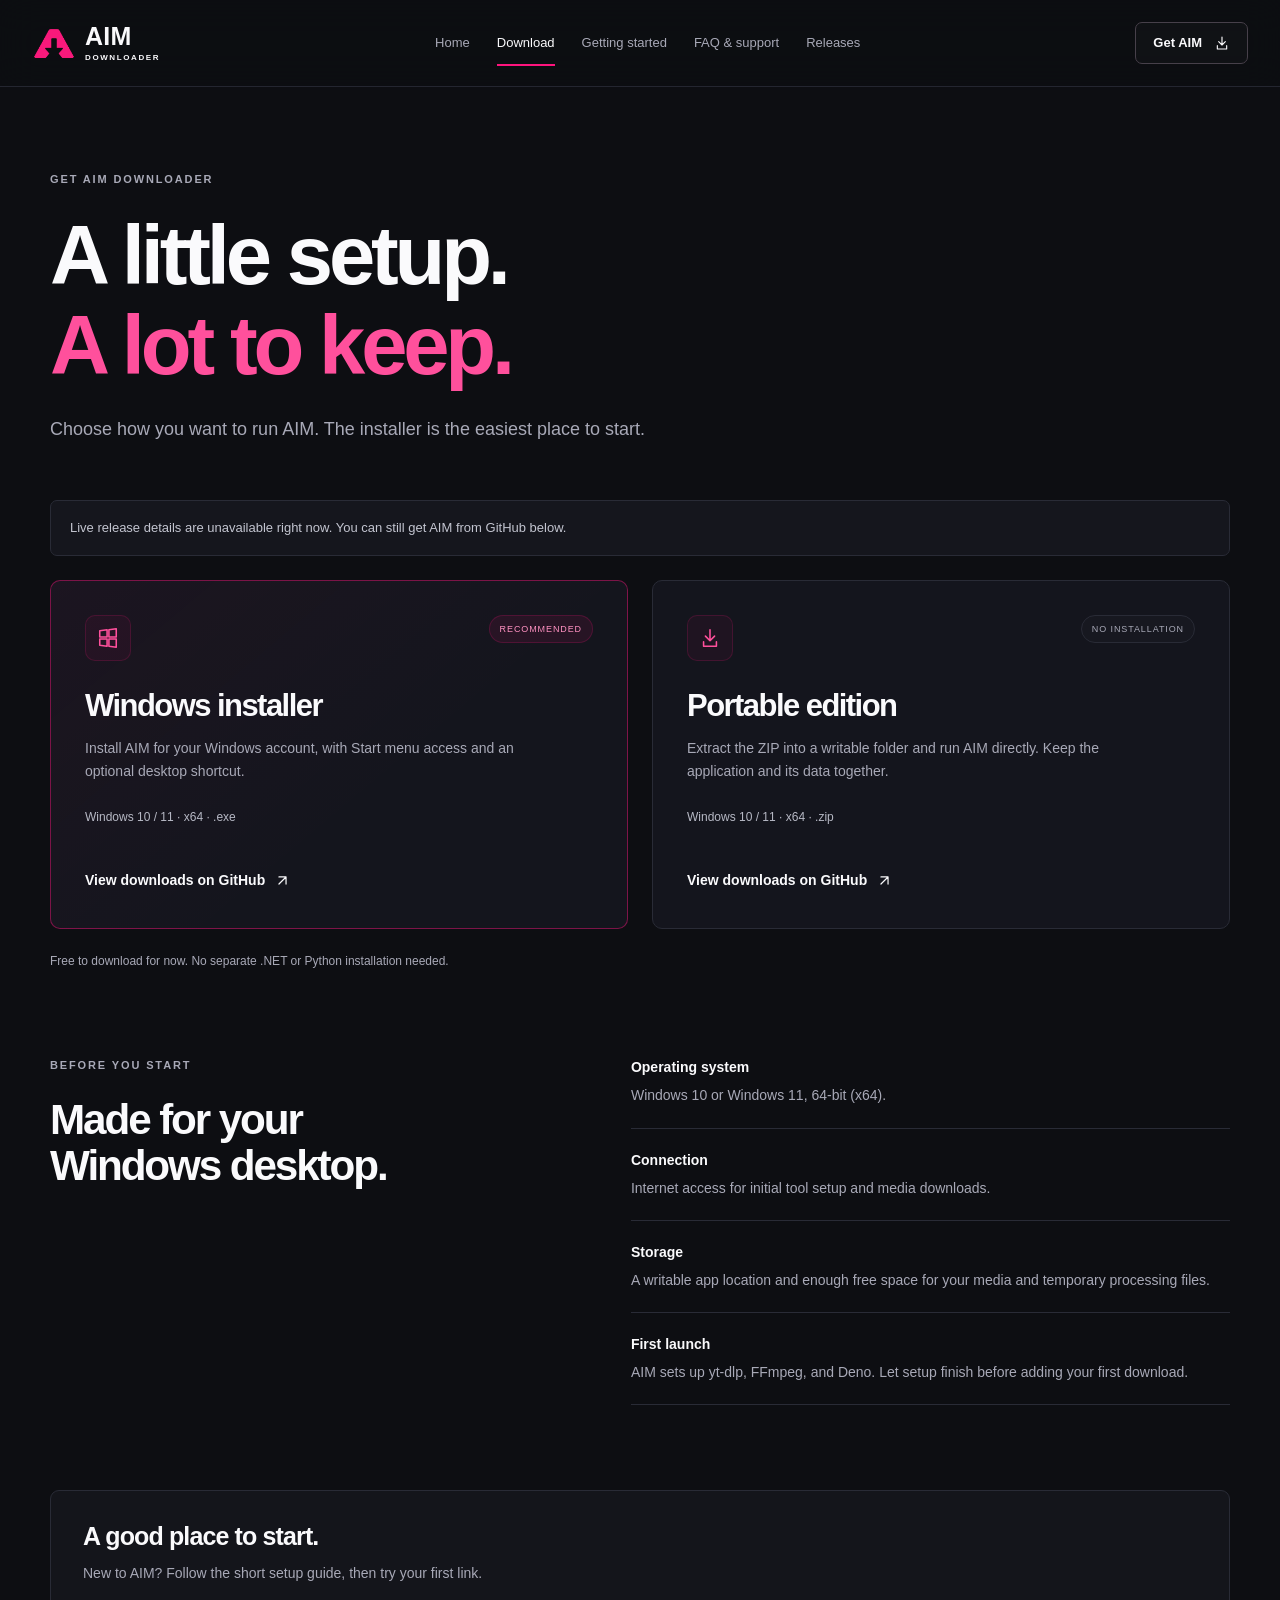
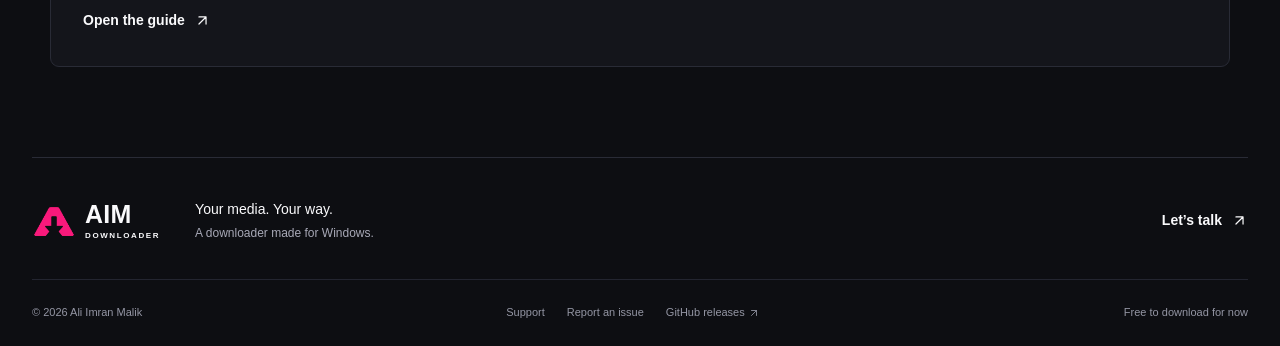
==== download/index.html @ 9df4cce0 "feat: add AIM Downloader product website  Add five responsive pages with approved branding and app s" ====
<!doctype html>
<html lang="en"><head><meta charset="utf-8"><meta name="viewport" content="width=device-width, initial-scale=1"><title>Download for Windows · AIM Downloader</title><meta name="description" content="Get the AIM Downloader Windows installer or portable ZIP, with the latest release details and checksums."><meta name="theme-color" content="#0D0E12"><link rel="canonical" href="https://aimdownloader.pages.dev/download/"><meta property="og:title" content="Download for Windows · AIM Downloader"><meta property="og:description" content="Get the AIM Downloader Windows installer or portable ZIP, with the latest release details and checksums."><meta property="og:type" content="website"><meta property="og:url" content="https://aimdownloader.pages.dev/download/"><meta name="twitter:card" content="summary"><link rel="icon" type="image/png" href="/assets/brand-icon.png"><link rel="stylesheet" href="/assets/styles.css"><script type="module" src="/assets/app.js"></script></head>
<body><a class="skip-link" href="#main">Skip to content</a><div class="site-header"><div class="nav-wrap"><a class="brand" href="/" aria-label="AIM Downloader home"><img src="/assets/brand-icon.png" width="44" height="44" alt=""><span>AIM<span class="brand-small">DOWNLOADER</span></span></a><button class="menu-toggle" aria-expanded="false" aria-controls="navigation" hidden>Menu <span aria-hidden="true">☰</span></button><nav id="navigation" aria-label="Main navigation"><a href="/" >Home</a><a href="/download/" aria-current=page>Download</a><a href="/getting-started/" >Getting started</a><a href="/support/" >FAQ & support</a><a href="/releases/" >Releases</a></nav><a class="nav-download" href="/download/">Get AIM <svg viewBox="0 0 24 24" aria-hidden="true" fill="none" stroke="currentColor" stroke-width="1.7" stroke-linecap="round" stroke-linejoin="round"><path d="M12 3v12m-5-5 5 5 5-5M5 16v5h14v-5"/></svg></a></div></div>
<main id="main" tabindex="-1"><header class="page-heading"><p class="eyebrow">GET AIM DOWNLOADER</p><h1>A little setup.<br><span class="pink">A lot to keep.</span></h1><p class="lead">Choose how you want to run AIM. The installer is the easiest place to start.</p></header><section class="wrap"><div class="release-status" role="status" data-release-status>Get the latest stable version from GitHub Releases.</div><div class="download-grid"><article class="download-card recommended"><div class="card-top"><span class="feature-icon"><svg viewBox="0 0 24 24" aria-hidden="true" fill="none" stroke="currentColor" stroke-width="1.7" stroke-linecap="round" stroke-linejoin="round"><path d="M3 4l8-1v8H3Zm10-1 8-1v9h-8ZM3 13h8v8l-8-1Zm10 0h8v9l-8-1Z"/></svg></span><span class="pill">RECOMMENDED</span></div><h2>Windows installer</h2><p>Install AIM for your Windows account, with Start menu access and an optional desktop shortcut.</p><div class="asset-info" data-asset-info="installer">Windows 10 / 11 · x64 · .exe</div><a class="button primary" data-asset="installer" hidden><svg viewBox="0 0 24 24" aria-hidden="true" fill="none" stroke="currentColor" stroke-width="1.7" stroke-linecap="round" stroke-linejoin="round"><path d="M12 3v12m-5-5 5 5 5-5M5 16v5h14v-5"/></svg><span>Download installer</span></a><p class="asset-missing" data-missing="installer" hidden>Installer not included in this release.</p><div class="fallback"><a class="text-link" href="https://github.com/malikali4129/AIM-DOWNLOADER-RELEASE/releases/latest">View downloads on GitHub <svg viewBox="0 0 24 24" aria-hidden="true" fill="none" stroke="currentColor" stroke-width="1.7" stroke-linecap="round" stroke-linejoin="round"><path d="M7 17 17 7M7 7h10v10"/></svg></a></div></article><article class="download-card"><div class="card-top"><span class="feature-icon"><svg viewBox="0 0 24 24" aria-hidden="true" fill="none" stroke="currentColor" stroke-width="1.7" stroke-linecap="round" stroke-linejoin="round"><path d="M12 3v12m-5-5 5 5 5-5M5 16v5h14v-5"/></svg></span><span class="pill muted">NO INSTALLATION</span></div><h2>Portable edition</h2><p>Extract the ZIP into a writable folder and run AIM directly. Keep the application and its data together.</p><div class="asset-info" data-asset-info="portable">Windows 10 / 11 · x64 · .zip</div><a class="button secondary" data-asset="portable" hidden><svg viewBox="0 0 24 24" aria-hidden="true" fill="none" stroke="currentColor" stroke-width="1.7" stroke-linecap="round" stroke-linejoin="round"><path d="M12 3v12m-5-5 5 5 5-5M5 16v5h14v-5"/></svg><span>Download portable ZIP</span></a><p class="asset-missing" data-missing="portable" hidden>Portable ZIP not included in this release.</p><div class="fallback"><a class="text-link" href="https://github.com/malikali4129/AIM-DOWNLOADER-RELEASE/releases/latest">View downloads on GitHub <svg viewBox="0 0 24 24" aria-hidden="true" fill="none" stroke="currentColor" stroke-width="1.7" stroke-linecap="round" stroke-linejoin="round"><path d="M7 17 17 7M7 7h10v10"/></svg></a></div></article></div><div class="download-meta"><p>Free to download for now. No separate .NET or Python installation needed.</p><a data-asset="checksums" class="text-link" hidden>SHA-256 checksums <svg viewBox="0 0 24 24" aria-hidden="true" fill="none" stroke="currentColor" stroke-width="1.7" stroke-linecap="round" stroke-linejoin="round"><path d="M7 17 17 7M7 7h10v10"/></svg></a></div><noscript><p class="notice">Live version details need JavaScript. Use the GitHub links above to choose your download.</p></noscript></section><section class="wrap split-section"><div><p class="eyebrow">BEFORE YOU START</p><h2>Made for your<br>Windows desktop.</h2></div><dl class="requirements"><div><dt>Operating system</dt><dd>Windows 10 or Windows 11, 64-bit (x64).</dd></div><div><dt>Connection</dt><dd>Internet access for initial tool setup and media downloads.</dd></div><div><dt>Storage</dt><dd>A writable app location and enough free space for your media and temporary processing files.</dd></div><div><dt>First launch</dt><dd>AIM sets up yt-dlp, FFmpeg, and Deno. Let setup finish before adding your first download.</dd></div></dl></section><section class="wrap note-panel"><h3>A good place to start.</h3><p>New to AIM? Follow the short setup guide, then try your first link.</p><a class="text-link" href="/getting-started/">Open the guide <svg viewBox="0 0 24 24" aria-hidden="true" fill="none" stroke="currentColor" stroke-width="1.7" stroke-linecap="round" stroke-linejoin="round"><path d="M7 17 17 7M7 7h10v10"/></svg></a></section></main>
<footer><div class="footer-top"><a class="brand" href="/" aria-label="AIM Downloader home"><img src="/assets/brand-icon.png" width="44" height="44" alt=""><span>AIM<span class="brand-small">DOWNLOADER</span></span></a><p>Your media. Your way.<br><span>A downloader made for Windows.</span></p><a href="mailto:business.aliimranmalik@gmail.com" class="text-link">Let’s talk <svg viewBox="0 0 24 24" aria-hidden="true" fill="none" stroke="currentColor" stroke-width="1.7" stroke-linecap="round" stroke-linejoin="round"><path d="M7 17 17 7M7 7h10v10"/></svg></a></div><div class="footer-bottom"><span>© 2026 Ali Imran Malik</span><div><a href="/support/">Support</a><a href="https://github.com/malikali4129/AIM-DOWNLOADER-RELEASE/issues">Report an issue</a><a href="https://github.com/malikali4129/AIM-DOWNLOADER-RELEASE/releases">GitHub releases <svg viewBox="0 0 24 24" aria-hidden="true" fill="none" stroke="currentColor" stroke-width="1.7" stroke-linecap="round" stroke-linejoin="round"><path d="M7 17 17 7M7 7h10v10"/></svg></a></div><span class="availability">Free to download for now</span></div></footer></body></html>
---- assets/styles.css ----
@layer reset, base, components, responsive;
@layer reset{*,*::before,*::after{box-sizing:border-box}body,h1,h2,h3,p,ul,ol,dl,dd{margin:0}img{max-width:100%;display:block}button,a{-webkit-tap-highlight-color:transparent}button{font:inherit}[hidden]{display:none!important}svg{width:22px;height:22px;flex-shrink:0}a{color:inherit}button{cursor:pointer}}
@layer base{
:root{color-scheme:dark;--bg:#0d0e12;--panel:#14151d;--line:#292b36;--ink:#fafafc;--muted:#a8a9b7;--pink:#ff147d;--pink-text:#ff509c;--max:1180px}
html{scroll-behavior:smooth;scroll-padding-top:110px}body{background:var(--bg);color:var(--ink);font-family:Inter,"Segoe UI",Arial,sans-serif;font-size:16px;line-height:1.65;-webkit-font-smoothing:antialiased}a{text-decoration:none}a,button{touch-action:manipulation}a:focus-visible,button:focus-visible,summary:focus-visible{outline:3px solid #ff8abb;outline-offset:5px;border-radius:4px}p{color:var(--muted)}h1,h2,h3{line-height:1.08;letter-spacing:-.05em;font-weight:720}h1{font-size:clamp(46px,6.5vw,88px)}h2{font-size:clamp(31px,3.3vw,44px)}h3{font-size:25px;letter-spacing:-.035em}::selection{background:var(--pink);color:#fff}.wrap{max-width:var(--max);width:calc(100% - 80px);margin-inline:auto}.pink{color:var(--pink-text)}.lead{font-size:20px;line-height:1.65;max-width:650px}.eyebrow{font-size:11px;letter-spacing:.17em;font-weight:700;line-height:1.7;color:var(--muted);margin-bottom:22px}.micro{font-size:12px;line-height:1.8}.micro>span{padding:0 8px;color:#626472}.text-link{display:inline-flex;gap:9px;align-items:center;font-size:14px;font-weight:600}.text-link svg{width:17px;height:17px}.text-link:hover{color:var(--pink-text)}.status-dot{display:inline-block;width:6px;height:6px;background:var(--pink);box-shadow:0 0 12px #ff147d55;border-radius:50%;margin-right:10px;vertical-align:middle}.skip-link{position:fixed;left:20px;top:-100px;background:var(--ink);color:var(--bg);padding:10px 20px;z-index:100}.skip-link:focus{top:10px}main:focus{outline:none}section[id]{scroll-margin-top:110px}
}
@layer components{
.site-header{position:sticky;top:0;z-index:20;background:#0d0e12ed;border-bottom:1px solid #242630;backdrop-filter:blur(18px)}.nav-wrap{max-width:1320px;width:calc(100% - 64px);margin:auto;min-height:86px;display:flex;align-items:center;gap:35px}.brand{display:inline-flex;align-items:center;gap:9px;flex-shrink:0}.brand img{object-fit:contain;width:44px;height:44px}.brand>span{font-size:25px;letter-spacing:.01em;font-weight:850;line-height:1}.brand-small{display:block;font-size:8px;letter-spacing:.2em;font-weight:700;margin-top:5px}nav{display:flex;align-items:center;justify-content:center;gap:27px;margin:auto}nav a{font-size:13px;color:var(--muted);white-space:nowrap;position:relative;padding:30px 0}nav a:hover,nav a[aria-current]{color:var(--ink)}nav a[aria-current]::after{content:"";position:absolute;bottom:18px;height:2px;background:var(--pink);left:0;right:0}.nav-download{display:flex;gap:12px;align-items:center;font-size:13px;font-weight:650;border:1px solid #47404a;padding:9px 17px;border-radius:7px;background:#ffffff04}.nav-download:hover{border-color:var(--pink)}.nav-download svg{width:16px;height:16px}.menu-toggle{border:1px solid var(--line);border-radius:6px;background:var(--panel);padding:8px 14px;color:var(--ink)}
.hero{position:relative;display:grid;grid-template-columns:1.25fr 1fr;align-items:center;min-height:610px;gap:40px;padding-block:76px 65px}.hero h1{font-size:clamp(70px,8vw,110px);line-height:.97;letter-spacing:-.065em;margin-bottom:28px}.hero .lead{font-size:19px;max-width:510px}.hero .eyebrow{font-size:10px}.actions{display:flex;align-items:center;gap:14px;flex-wrap:wrap;margin-top:30px;margin-bottom:16px}.button{display:inline-flex;align-items:center;justify-content:center;gap:10px;padding:15px 21px;border-radius:7px;font-size:14px;font-weight:700;border:1px solid transparent;min-height:52px;transition:transform .2s,background .2s}.button svg{width:18px;height:18px}.button:hover{transform:translateY(-2px)}.button.primary{background:var(--pink);color:#10040b;box-shadow:0 6px 26px #ff147d18}.button.primary:hover{background:#ff4498}.button.secondary{background:#171820;border-color:#363743;color:var(--ink)}.button.secondary:hover{background:#22232e;border-color:#636475}.hero-mark{position:relative;isolation:isolate;display:flex;align-items:center;justify-content:center;aspect-ratio:1}.hero-mark::before{content:"";position:absolute;inset:-20%;background:radial-gradient(ellipse,#ff147d12,transparent 68%);z-index:-2}.hero-mark img{height:auto;width:92%;filter:drop-shadow(0 15px 50px #ff147d16)}.orbit{position:absolute;border:1px solid #ff147d1b;border-radius:50%;z-index:-1}.orbit-one{inset:0;transform:rotate(-30deg) scaleY(.78)}.orbit-two{inset:-7%;transform:rotate(25deg) scaleY(.79);border-color:#ff147d0e}.mark-caption{position:absolute;bottom:4%;font-size:9px;letter-spacing:.24em;color:#9091a0}.section-top{display:flex;align-items:end;justify-content:space-between;gap:30px;margin-bottom:35px}.section-top .eyebrow{margin-bottom:13px}.section-top>p{font-size:14px;line-height:1.7}.product-section{padding:34px 0 95px}.product-section .section-top h2{font-size:32px}.app-shot{display:block;padding:9px;border:1px solid #41414f;background:#171822;border-radius:13px;box-shadow:0 30px 95px #0005}.app-shot img{width:100%;height:auto;border-radius:6px}.screenshot-caption{display:flex;justify-content:space-between;align-items:center;padding-top:20px;font-size:10px;letter-spacing:.09em;color:#9193a3}.screenshot-caption a{display:inline-flex;align-items:center;gap:9px;letter-spacing:0;font-size:12px}.screenshot-caption svg{width:15px;height:15px}.features{padding-block:45px 80px;border-top:1px solid var(--line)}.feature-grid{display:grid;grid-template-columns:repeat(3,1fr);border:1px solid var(--line);border-radius:10px;overflow:hidden;margin-top:35px;background:linear-gradient(120deg,#191a22,#101116)}.feature-grid article{padding:35px 30px}.feature-grid article+article{border-left:1px solid var(--line)}.feature-icon{display:inline-flex;align-items:center;justify-content:center;background:#ff147d0d;border:1px solid #ff147d29;color:var(--pink-text);width:46px;height:46px;border-radius:10px;margin-bottom:28px}.feature-no{display:block;color:#90929f;font-size:10px;letter-spacing:.12em;margin-bottom:14px}.feature-grid h3{margin-bottom:17px}.feature-grid p{font-size:14px;line-height:1.8}.feature-strip{display:flex;justify-content:space-between;gap:18px;padding-top:26px;flex-wrap:wrap}.feature-strip>span{display:flex;gap:9px;align-items:center;font-size:12px;color:#bcbeca}.feature-strip svg{width:15px;height:15px;color:var(--pink-text)}.how{display:grid;grid-template-columns:1fr 1fr;gap:80px;padding-block:70px 95px;border-top:1px solid var(--line)}.how h2{margin-bottom:26px}.steps{list-style:none;padding:0}.steps li{display:flex;gap:25px;padding:0 0 30px}.steps li+li{padding-top:30px;border-top:1px solid var(--line)}.steps li:last-child{padding-bottom:0}.steps li>span{font-size:12px;color:var(--pink-text);padding-top:5px}.steps h3{font-size:22px;margin-bottom:12px}.steps p{font-size:14px}.cta{padding:55px 60px;background:radial-gradient(ellipse at 90% 90%,#ff147d1d,transparent 70%),#15151d;border:1px solid #44303d;border-radius:12px;display:flex;align-items:center;justify-content:space-between;gap:30px;margin-bottom:95px}.cta .eyebrow{margin-bottom:18px}.cta p:not(.eyebrow){margin-top:20px;font-size:14px}.cta .button{flex-shrink:0}footer{max-width:1320px;width:calc(100% - 64px);margin-inline:auto;border-top:1px solid var(--line);padding:40px 0 25px}.footer-top{display:flex;justify-content:space-between;align-items:center;gap:35px;padding-bottom:35px}.footer-top p{font-size:14px;color:var(--ink);margin-right:auto}.footer-top p span{font-size:12px;color:var(--muted)}.footer-bottom{border-top:1px solid #232530;padding-top:23px;display:flex;justify-content:space-between;gap:20px;font-size:11px;color:#9496a4}.footer-bottom>div{display:flex;gap:22px}.footer-bottom svg{width:12px;height:12px;vertical-align:middle}.footer-bottom a:hover{color:var(--ink)}
.page-heading{max-width:var(--max);width:calc(100% - 80px);margin:0 auto;padding:83px 0 55px}.page-heading .lead{margin-top:25px;max-width:700px;font-size:18px}.release-status{display:flex;align-items:center;gap:10px;padding:16px 19px;border:1px solid var(--line);background:#15161d;border-radius:7px;font-size:13px;color:#c3c5d0;margin-bottom:24px}.download-grid{display:grid;grid-template-columns:1fr 1fr;gap:24px}.download-card{border:1px solid var(--line);border-radius:10px;background:var(--panel);padding:34px;display:flex;flex-direction:column;align-items:flex-start}.download-card.recommended{border-color:#ff147d70;background:linear-gradient(140deg,#ff147d09,transparent 60%),var(--panel)}.card-top{display:flex;align-items:start;justify-content:space-between;width:100%}.pill{font-size:9px;letter-spacing:.1em;color:#ff92c2;background:#ff147d15;padding:6px 10px;border:1px solid #ff147d30;border-radius:30px}.pill.muted{color:var(--muted);border-color:var(--line);background:#ffffff03}.download-card h2{font-size:31px;margin-bottom:15px}.download-card>p{font-size:14px;max-width:440px}.asset-info{font-size:12px;color:#b7b9c5;min-height:65px;padding:25px 0 18px;overflow-wrap:anywhere}.download-card .button{width:100%;margin-top:auto}.fallback{margin-top:19px}.asset-missing{margin-block:10px}.download-meta{display:flex;justify-content:space-between;gap:20px;margin-top:23px;font-size:12px}.split-section{display:grid;grid-template-columns:1fr 1.15fr;gap:60px;margin-block:85px}.requirements>div{padding:20px 0;border-bottom:1px solid var(--line)}.requirements>div:first-child{padding-top:0}.requirements dt{font-size:14px;font-weight:650;margin-bottom:5px}.requirements dd{color:var(--muted);font-size:14px}.note-panel{padding:32px;border:1px solid var(--line);border-radius:9px;background:#14151b;margin-bottom:90px}.note-panel p{margin-block:12px;font-size:14px;max-width:740px}.note-panel .text-link{margin-top:12px}.guide-layout{display:grid;grid-template-columns:250px 1fr;gap:70px;padding-bottom:85px}.guide-index{position:sticky;top:120px;align-self:start;border-left:1px solid var(--line);padding-left:23px}.guide-index .eyebrow{margin-bottom:15px}.guide-index a{display:block;font-size:13px;color:var(--muted);padding-block:8px}.guide-index a:hover{color:var(--pink-text)}.guide-content section{padding:0 0 43px}.guide-content section+section{padding-top:43px;border-top:1px solid var(--line)}.step-label{font-size:10px;letter-spacing:.12em;color:var(--pink-text)}.guide-content h2{font-size:33px;margin-top:13px;margin-bottom:22px}.guide-content p{margin-bottom:18px;font-size:15px;line-height:1.9}.guide-content ul{padding-left:22px;margin:20px 0;color:var(--muted);font-size:15px}.guide-content li{margin-bottom:12px}.guide-content strong{color:var(--ink)}code{color:#e0d9e0;background:#23212b;border:1px solid #36323e;padding:2px 5px;border-radius:4px;font-size:12px;overflow-wrap:anywhere}.notice{padding:18px 22px;border-left:2px solid var(--pink);background:#ff147d08;font-size:13px;color:#bcb6c0;margin-top:20px}.support-layout{display:grid;grid-template-columns:1.6fr 1fr;gap:45px;margin-bottom:90px}.faq-list{border-top:1px solid var(--line)}details{border-bottom:1px solid var(--line)}summary{display:flex;align-items:center;justify-content:space-between;gap:16px;list-style:none;cursor:pointer;font-size:16px;font-weight:600;padding:23px 0;line-height:1.45}summary::-webkit-details-marker{display:none}summary>span{font-size:24px;color:var(--pink-text);font-weight:400}details[open] summary>span{transform:rotate(45deg)}details p{font-size:14px;line-height:1.85;padding-bottom:23px;padding-right:20px}.support-card{background:var(--panel);border:1px solid var(--line);border-radius:10px;padding:30px;align-self:start;position:sticky;top:115px}.support-card h2{font-size:31px;margin:15px 0}.support-card p{font-size:14px;margin-bottom:20px}.support-email{border-top:1px solid var(--line);margin-top:28px;padding-top:20px;display:flex;flex-direction:column;gap:8px;font-size:12px}.support-email>span{color:var(--muted)}.support-email a{overflow-wrap:anywhere;color:#ff82b8}.support-card p.micro{margin-top:20px;font-size:11px;margin-bottom:0}.releases-wrap{margin-bottom:75px}.release-row{display:grid;grid-template-columns:170px 1fr auto;align-items:center;gap:24px;padding:30px 25px;border-bottom:1px solid var(--line)}.release-row:first-child{background:linear-gradient(110deg,#ff147d0b,transparent);border-top:1px solid var(--line)}.release-row h2{font-size:25px;overflow-wrap:anywhere}.release-row p{font-size:13px;overflow-wrap:anywhere}.release-row time{color:var(--muted);font-size:12px;display:block}.release-row .pill{display:inline-block;margin-bottom:12px}.release-fallback{margin-top:30px}.release-fallback p{font-size:13px;margin-top:15px}.error-actions{margin-top:0;margin-bottom:100px}
}
@layer responsive{
@media(min-width:900px){.hero-copy{animation:arrive .65s ease-out both}.hero-mark{animation:arrive .8s ease-out both}@keyframes arrive{from{transform:translateY(10px)}to{transform:translateY(0)}}}
@media(max-width:1050px){.nav-wrap{gap:20px}nav{gap:19px}.hero{gap:15px}.hero h1{font-size:85px}.hero .actions{gap:10px}.hero .button{padding-inline:15px;font-size:12px}.hero .lead{font-size:17px}.guide-layout{gap:35px}.support-layout{gap:25px}.footer-bottom{flex-wrap:wrap}}
@media(max-width:800px){.wrap,.page-heading{width:calc(100% - 40px)}.nav-wrap{width:calc(100% - 32px);min-height:74px;flex-wrap:wrap;gap:15px}.nav-download{margin-left:auto}.menu-toggle:not([hidden]){display:block;order:3}.js nav{display:none;order:4;width:100%;margin:0;padding-bottom:15px}.js nav.is-open{display:flex}nav{order:4;width:100%;gap:12px;justify-content:space-between;flex-wrap:wrap}nav a{padding:10px 0;font-size:12px}nav a[aria-current]::after{bottom:3px}.hero{min-height:0;padding-block:60px 40px;grid-template-columns:1.2fr 1fr}.hero h1{font-size:68px}.hero .eyebrow{font-size:8px}.hero .lead{font-size:16px}.hero .actions{align-items:start;flex-direction:column}.hero-mark{align-self:center}.mark-caption{font-size:7px}.section-top h2{font-size:32px}.feature-grid article{padding:25px 20px}.feature-grid h3{font-size:23px}.feature-grid p{font-size:13px}.how{gap:35px}.cta{padding:35px}.footer-top{flex-wrap:wrap;gap:22px}.footer-bottom{font-size:10px}.download-card{padding:24px}.download-card h2{font-size:28px}.split-section{gap:30px}.guide-layout{grid-template-columns:1fr}.guide-index{position:static;display:flex;flex-wrap:wrap;gap:5px 20px;padding:0 0 22px;border:0;border-bottom:1px solid var(--line)}.guide-index .eyebrow{width:100%;margin:0}.guide-index a{font-size:12px}.support-layout{grid-template-columns:1fr}.support-card{position:static}.page-heading{padding-top:55px}.page-heading h1{font-size:60px}.release-row{grid-template-columns:130px 1fr;padding-inline:15px}.release-row>a{grid-column:2}.download-meta{flex-direction:column;gap:10px}.product-section{padding-bottom:65px}}
@media(max-width:560px){.hero{display:block;padding-top:44px}.hero h1{font-size:76px}.hero .eyebrow{font-size:8px;letter-spacing:.11em}.hero .lead{font-size:17px}.hero .actions{flex-direction:row;gap:12px}.hero .button{font-size:12px;padding-inline:13px}.hero .micro{font-size:10px}.hero-mark{position:absolute;right:-6px;top:120px;width:145px;opacity:.09;z-index:-1}.hero-mark img{width:100%}.orbit,.mark-caption{display:none}.hero-copy{isolation:isolate}.section-top{display:block;margin-bottom:25px}.section-top>p,.section-top>.text-link{margin-top:18px}.product-section{padding-top:25px}.product-section .section-top h2{font-size:29px}.app-shot{padding:5px;border-radius:8px}.screenshot-caption{gap:12px;font-size:8px;letter-spacing:.02em}.screenshot-caption a{font-size:10px}.screenshot-caption .status-dot{margin-right:4px}.feature-grid{grid-template-columns:1fr}.feature-grid article{padding:28px}.feature-grid article+article{border-left:0;border-top:1px solid var(--line)}.feature-icon{margin-bottom:20px}.feature-grid h3{font-size:27px}.feature-grid p{font-size:14px}.feature-strip{display:grid;grid-template-columns:1fr 1fr;gap:16px 8px}.feature-strip>span{font-size:10px;gap:6px}.features{padding-bottom:55px}.how{grid-template-columns:1fr;padding-block:50px;gap:40px}.cta{padding:29px;flex-direction:column;align-items:flex-start;margin-bottom:60px}.cta h2{font-size:34px}.cta .button{width:100%}.footer-top{align-items:start}.footer-top p{width:calc(100% - 160px);font-size:12px}.footer-top>.text-link{margin-left:0}.footer-bottom{flex-direction:column;gap:16px}.footer-bottom>div{flex-wrap:wrap;gap:18px}.page-heading h1{font-size:47px}.page-heading .lead{font-size:16px}.page-heading{padding-block:45px 35px}.page-heading .eyebrow{font-size:10px}.download-grid{grid-template-columns:1fr}.split-section{grid-template-columns:1fr;margin-block:55px}.note-panel{padding:25px;margin-bottom:60px}.guide-content h2{font-size:29px}.guide-layout{padding-bottom:40px}.release-row{grid-template-columns:1fr;gap:12px}.release-row>a{grid-column:1}.release-status{font-size:12px}.support-layout{margin-bottom:55px}footer{width:calc(100% - 40px)}.brand>span{font-size:23px}.brand img{width:38px;height:38px}.nav-download{font-size:12px;padding:7px 12px}.menu-toggle{font-size:12px;padding:7px 10px}}
@media(prefers-reduced-motion:reduce){html{scroll-behavior:auto}*,*::before,*::after{animation:none!important;transition:none!important}}
}
@media(min-width:801px){.menu-toggle{display:none!important}}


.hero{overflow:clip}
@media(max-width:560px){.hero h1{font-size:clamp(54px,16vw,70px)}.hero-mark::before{display:none}}
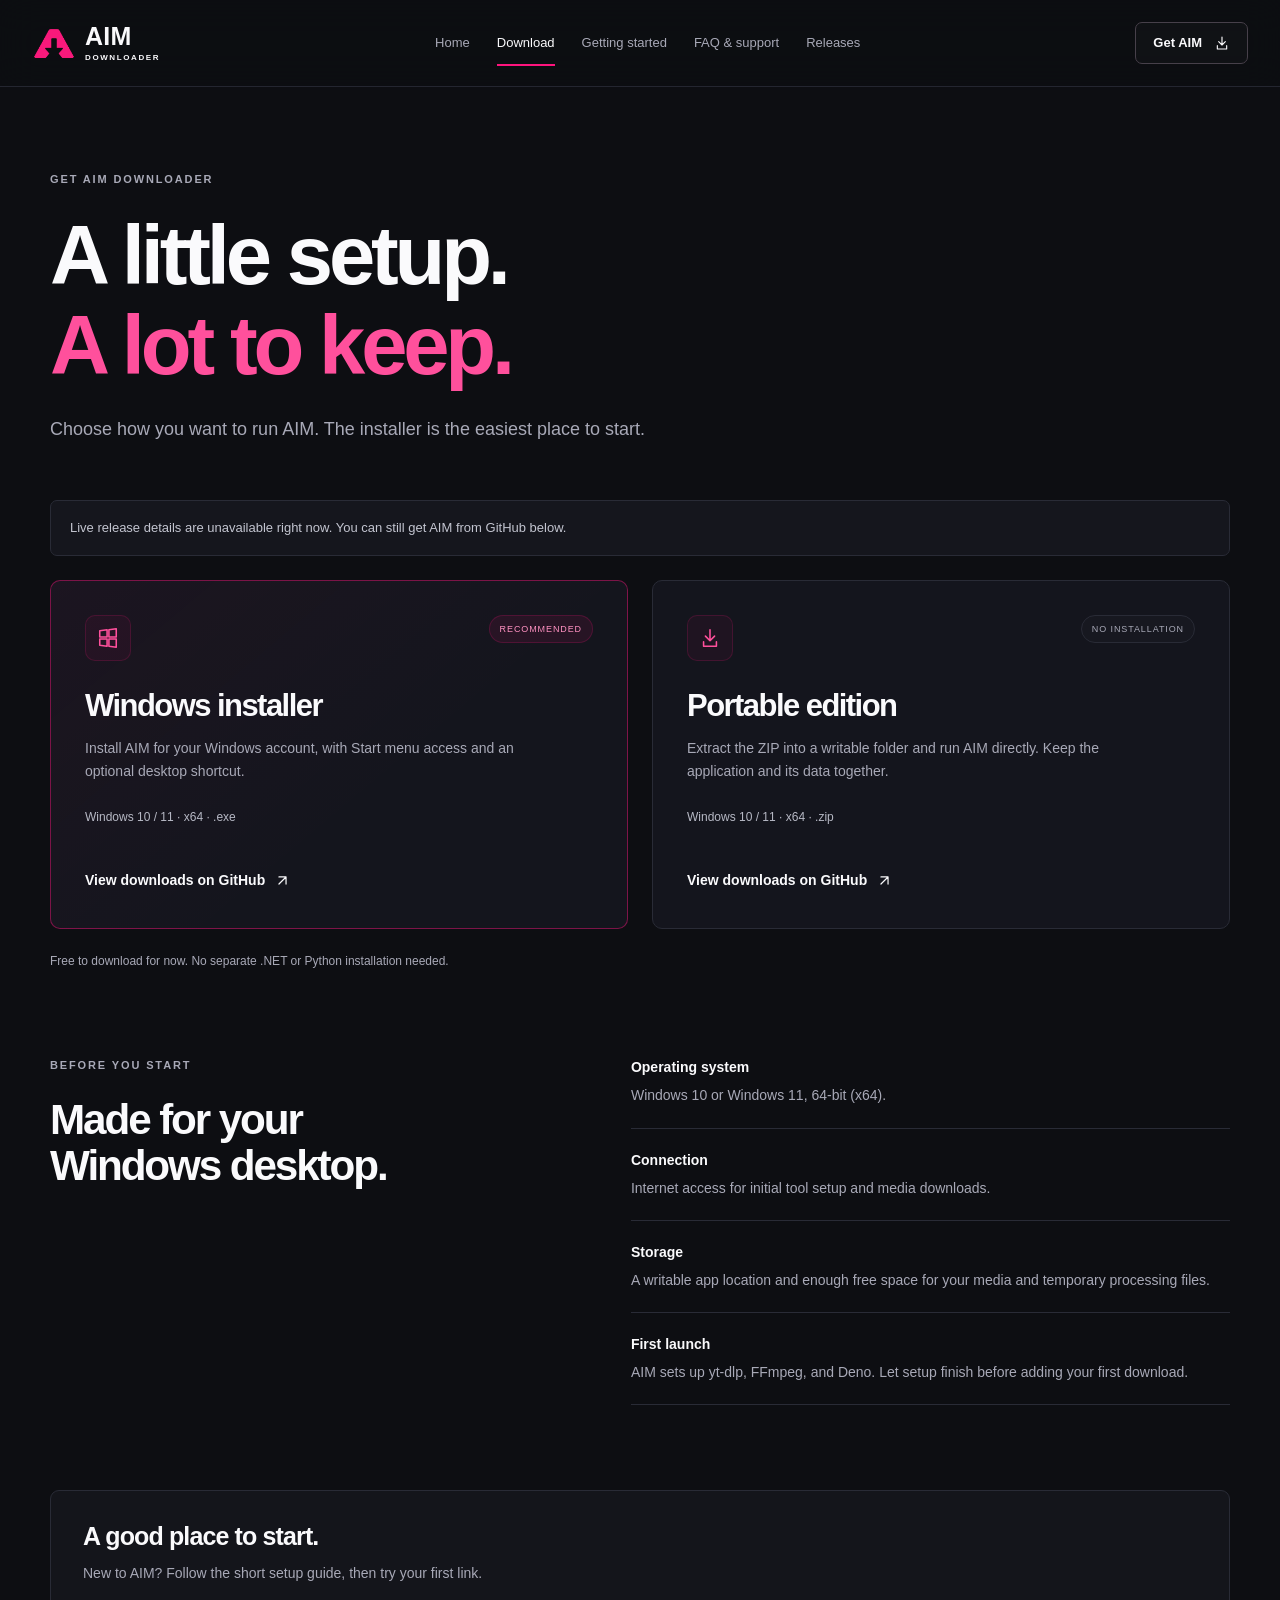
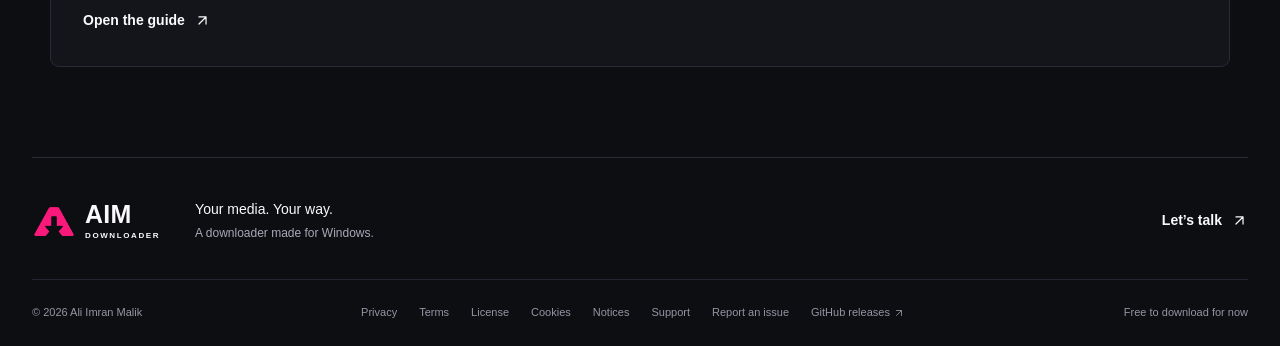
==== commit 4a3903f1: "major upate" ====
--- a/download/index.html
+++ b/download/index.html
@@ -2,4 +2,4 @@
 <html lang="en"><head><meta charset="utf-8"><meta name="viewport" content="width=device-width, initial-scale=1"><title>Download for Windows · AIM Downloader</title><meta name="description" content="Get the AIM Downloader Windows installer or portable ZIP, with the latest release details and checksums."><meta name="theme-color" content="#0D0E12"><link rel="canonical" href="https://aimdownloader.pages.dev/download/"><meta property="og:title" content="Download for Windows · AIM Downloader"><meta property="og:description" content="Get the AIM Downloader Windows installer or portable ZIP, with the latest release details and checksums."><meta property="og:type" content="website"><meta property="og:url" content="https://aimdownloader.pages.dev/download/"><meta name="twitter:card" content="summary"><link rel="icon" type="image/png" href="/assets/brand-icon.png"><link rel="stylesheet" href="/assets/styles.css"><script type="module" src="/assets/app.js"></script></head>
 <body><a class="skip-link" href="#main">Skip to content</a><div class="site-header"><div class="nav-wrap"><a class="brand" href="/" aria-label="AIM Downloader home"><img src="/assets/brand-icon.png" width="44" height="44" alt=""><span>AIM<span class="brand-small">DOWNLOADER</span></span></a><button class="menu-toggle" aria-expanded="false" aria-controls="navigation" hidden>Menu <span aria-hidden="true">☰</span></button><nav id="navigation" aria-label="Main navigation"><a href="/" >Home</a><a href="/download/" aria-current=page>Download</a><a href="/getting-started/" >Getting started</a><a href="/support/" >FAQ & support</a><a href="/releases/" >Releases</a></nav><a class="nav-download" href="/download/">Get AIM <svg viewBox="0 0 24 24" aria-hidden="true" fill="none" stroke="currentColor" stroke-width="1.7" stroke-linecap="round" stroke-linejoin="round"><path d="M12 3v12m-5-5 5 5 5-5M5 16v5h14v-5"/></svg></a></div></div>
 <main id="main" tabindex="-1"><header class="page-heading"><p class="eyebrow">GET AIM DOWNLOADER</p><h1>A little setup.<br><span class="pink">A lot to keep.</span></h1><p class="lead">Choose how you want to run AIM. The installer is the easiest place to start.</p></header><section class="wrap"><div class="release-status" role="status" data-release-status>Get the latest stable version from GitHub Releases.</div><div class="download-grid"><article class="download-card recommended"><div class="card-top"><span class="feature-icon"><svg viewBox="0 0 24 24" aria-hidden="true" fill="none" stroke="currentColor" stroke-width="1.7" stroke-linecap="round" stroke-linejoin="round"><path d="M3 4l8-1v8H3Zm10-1 8-1v9h-8ZM3 13h8v8l-8-1Zm10 0h8v9l-8-1Z"/></svg></span><span class="pill">RECOMMENDED</span></div><h2>Windows installer</h2><p>Install AIM for your Windows account, with Start menu access and an optional desktop shortcut.</p><div class="asset-info" data-asset-info="installer">Windows 10 / 11 · x64 · .exe</div><a class="button primary" data-asset="installer" hidden><svg viewBox="0 0 24 24" aria-hidden="true" fill="none" stroke="currentColor" stroke-width="1.7" stroke-linecap="round" stroke-linejoin="round"><path d="M12 3v12m-5-5 5 5 5-5M5 16v5h14v-5"/></svg><span>Download installer</span></a><p class="asset-missing" data-missing="installer" hidden>Installer not included in this release.</p><div class="fallback"><a class="text-link" href="https://github.com/malikali4129/AIM-DOWNLOADER-RELEASE/releases/latest">View downloads on GitHub <svg viewBox="0 0 24 24" aria-hidden="true" fill="none" stroke="currentColor" stroke-width="1.7" stroke-linecap="round" stroke-linejoin="round"><path d="M7 17 17 7M7 7h10v10"/></svg></a></div></article><article class="download-card"><div class="card-top"><span class="feature-icon"><svg viewBox="0 0 24 24" aria-hidden="true" fill="none" stroke="currentColor" stroke-width="1.7" stroke-linecap="round" stroke-linejoin="round"><path d="M12 3v12m-5-5 5 5 5-5M5 16v5h14v-5"/></svg></span><span class="pill muted">NO INSTALLATION</span></div><h2>Portable edition</h2><p>Extract the ZIP into a writable folder and run AIM directly. Keep the application and its data together.</p><div class="asset-info" data-asset-info="portable">Windows 10 / 11 · x64 · .zip</div><a class="button secondary" data-asset="portable" hidden><svg viewBox="0 0 24 24" aria-hidden="true" fill="none" stroke="currentColor" stroke-width="1.7" stroke-linecap="round" stroke-linejoin="round"><path d="M12 3v12m-5-5 5 5 5-5M5 16v5h14v-5"/></svg><span>Download portable ZIP</span></a><p class="asset-missing" data-missing="portable" hidden>Portable ZIP not included in this release.</p><div class="fallback"><a class="text-link" href="https://github.com/malikali4129/AIM-DOWNLOADER-RELEASE/releases/latest">View downloads on GitHub <svg viewBox="0 0 24 24" aria-hidden="true" fill="none" stroke="currentColor" stroke-width="1.7" stroke-linecap="round" stroke-linejoin="round"><path d="M7 17 17 7M7 7h10v10"/></svg></a></div></article></div><div class="download-meta"><p>Free to download for now. No separate .NET or Python installation needed.</p><a data-asset="checksums" class="text-link" hidden>SHA-256 checksums <svg viewBox="0 0 24 24" aria-hidden="true" fill="none" stroke="currentColor" stroke-width="1.7" stroke-linecap="round" stroke-linejoin="round"><path d="M7 17 17 7M7 7h10v10"/></svg></a></div><noscript><p class="notice">Live version details need JavaScript. Use the GitHub links above to choose your download.</p></noscript></section><section class="wrap split-section"><div><p class="eyebrow">BEFORE YOU START</p><h2>Made for your<br>Windows desktop.</h2></div><dl class="requirements"><div><dt>Operating system</dt><dd>Windows 10 or Windows 11, 64-bit (x64).</dd></div><div><dt>Connection</dt><dd>Internet access for initial tool setup and media downloads.</dd></div><div><dt>Storage</dt><dd>A writable app location and enough free space for your media and temporary processing files.</dd></div><div><dt>First launch</dt><dd>AIM sets up yt-dlp, FFmpeg, and Deno. Let setup finish before adding your first download.</dd></div></dl></section><section class="wrap note-panel"><h3>A good place to start.</h3><p>New to AIM? Follow the short setup guide, then try your first link.</p><a class="text-link" href="/getting-started/">Open the guide <svg viewBox="0 0 24 24" aria-hidden="true" fill="none" stroke="currentColor" stroke-width="1.7" stroke-linecap="round" stroke-linejoin="round"><path d="M7 17 17 7M7 7h10v10"/></svg></a></section></main>
-<footer><div class="footer-top"><a class="brand" href="/" aria-label="AIM Downloader home"><img src="/assets/brand-icon.png" width="44" height="44" alt=""><span>AIM<span class="brand-small">DOWNLOADER</span></span></a><p>Your media. Your way.<br><span>A downloader made for Windows.</span></p><a href="mailto:business.aliimranmalik@gmail.com" class="text-link">Let’s talk <svg viewBox="0 0 24 24" aria-hidden="true" fill="none" stroke="currentColor" stroke-width="1.7" stroke-linecap="round" stroke-linejoin="round"><path d="M7 17 17 7M7 7h10v10"/></svg></a></div><div class="footer-bottom"><span>© 2026 Ali Imran Malik</span><div><a href="/support/">Support</a><a href="https://github.com/malikali4129/AIM-DOWNLOADER-RELEASE/issues">Report an issue</a><a href="https://github.com/malikali4129/AIM-DOWNLOADER-RELEASE/releases">GitHub releases <svg viewBox="0 0 24 24" aria-hidden="true" fill="none" stroke="currentColor" stroke-width="1.7" stroke-linecap="round" stroke-linejoin="round"><path d="M7 17 17 7M7 7h10v10"/></svg></a></div><span class="availability">Free to download for now</span></div></footer></body></html>+<footer><div class="footer-top"><a class="brand" href="/" aria-label="AIM Downloader home"><img src="/assets/brand-icon.png" width="44" height="44" alt=""><span>AIM<span class="brand-small">DOWNLOADER</span></span></a><p>Your media. Your way.<br><span>A downloader made for Windows.</span></p><a href="mailto:business.aliimranmalik@gmail.com" class="text-link">Let’s talk <svg viewBox="0 0 24 24" aria-hidden="true" fill="none" stroke="currentColor" stroke-width="1.7" stroke-linecap="round" stroke-linejoin="round"><path d="M7 17 17 7M7 7h10v10"/></svg></a></div><div class="footer-bottom"><span>© 2026 Ali Imran Malik</span><div><a href="/privacy/">Privacy</a><a href="/terms/">Terms</a><a href="/license/">License</a><a href="/cookies/">Cookies</a><a href="/legal/">Notices</a><a href="/support/">Support</a><a href="https://github.com/malikali4129/AIM-DOWNLOADER-RELEASE/issues">Report an issue</a><a href="https://github.com/malikali4129/AIM-DOWNLOADER-RELEASE/releases">GitHub releases <svg viewBox="0 0 24 24" aria-hidden="true" fill="none" stroke="currentColor" stroke-width="1.7" stroke-linecap="round" stroke-linejoin="round"><path d="M7 17 17 7M7 7h10v10"/></svg></a></div><span class="availability">Free to download for now</span></div></footer></body></html>
--- a/assets/styles.css
+++ b/assets/styles.css
@@ -22,3 +22,13 @@
 .hero{overflow:clip}
 @media(max-width:560px){.hero h1{font-size:clamp(54px,16vw,70px)}.hero-mark::before{display:none}}
 
+
+/* Readable legal documents share the site's existing colors and navigation. */
+.legal-content{max-width:820px;margin-bottom:80px;overflow-wrap:anywhere}
+.legal-content section{margin-block:32px}.legal-content h2{font-size:24px;line-height:1.35;margin-bottom:14px}
+.legal-content p,.legal-content li{font-size:16px;line-height:1.8;color:var(--muted,#b9bbc8)}
+.legal-content p{margin-bottom:16px}.legal-content a{text-decoration:underline;text-underline-offset:4px}
+.legal-content ul{padding-left:24px}.legal-nav{display:flex;flex-wrap:wrap;gap:12px 22px;padding-bottom:22px;border-bottom:1px solid var(--line)}
+.legal-nav a{font-size:14px}.legal-date{margin-top:24px}.license-text{white-space:pre-wrap;font:inherit;line-height:1.8}
+.footer-bottom>div{flex-wrap:wrap}
+@media(max-width:560px){.legal-content h2{font-size:22px}.legal-content p,.legal-content li{font-size:15px}}
